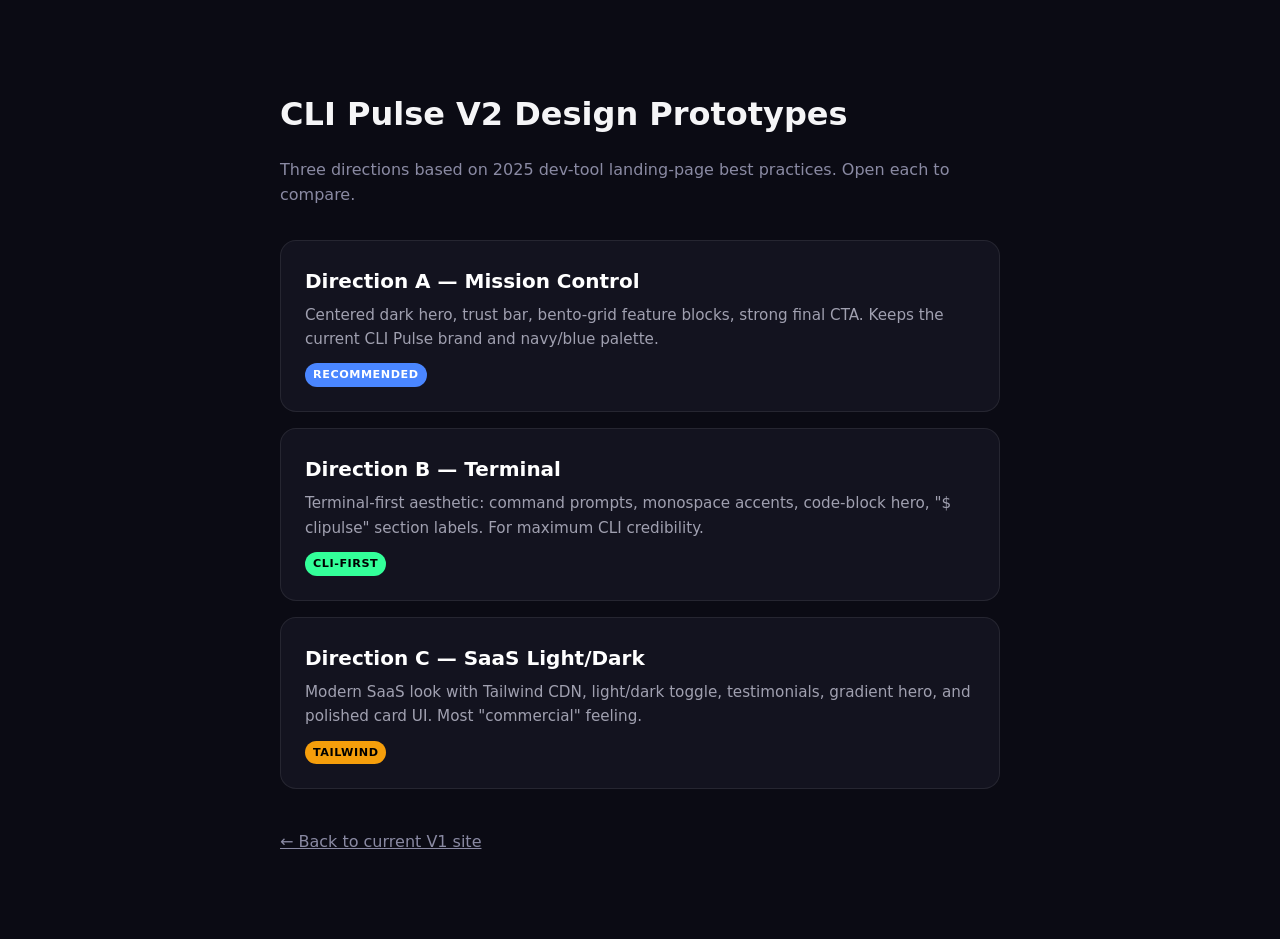
==== docs/prototypes/index.html @ d983865c "docs: refresh public site v1 — new layout, assets, Chinese page, and V2 prototypes - Redesign docs/i" ====
<!DOCTYPE html>
<html lang="en">
<head>
<meta charset="utf-8">
<meta name="viewport" content="width=device-width, initial-scale=1">
<title>CLI Pulse — V2 Prototypes</title>
<style>
  body { font-family: -apple-system, BlinkMacSystemFont, "SF Pro Text", system-ui, sans-serif; background:#0b0b14; color:#f5f5f7; line-height:1.6; padding:60px 24px; }
  .container { max-width:720px; margin:0 auto; }
  h1 { font-size:2rem; margin-bottom:8px; }
  p.muted { color:#8a8aa3; margin-bottom:32px; }
  .proto { display:block; background:#13131f; border:1px solid rgba(255,255,255,0.08); border-radius:16px; padding:24px; margin-bottom:16px; text-decoration:none; color:inherit; transition: transform .15s ease, border-color .15s ease; }
  .proto:hover { transform: translateY(-2px); border-color:#4a86ff; }
  .proto h2 { margin:0 0 6px; font-size:1.25rem; color:#fff; }
  .proto p { margin:0; color:#a0a0b0; font-size:0.95rem; }
  .tag { display:inline-block; font-size:0.7rem; font-weight:700; text-transform:uppercase; letter-spacing:0.05em; padding:3px 8px; border-radius:999px; margin-top:12px; }
  .tag-a { background:#4a86ff; color:#fff; }
  .tag-b { background:#33ff99; color:#000; }
  .tag-c { background:#f59e0b; color:#000; }
  a.back { color:#8a8aa3; }
</style>
</head>
<body>
  <div class="container">
    <h1>CLI Pulse V2 Design Prototypes</h1>
    <p class="muted">Three directions based on 2025 dev-tool landing-page best practices. Open each to compare.</p>

    <a class="proto" href="./v2-a.html">
      <h2>Direction A — Mission Control</h2>
      <p>Centered dark hero, trust bar, bento-grid feature blocks, strong final CTA. Keeps the current CLI Pulse brand and navy/blue palette.</p>
      <span class="tag tag-a">Recommended</span>
    </a>

    <a class="proto" href="./v2-b.html">
      <h2>Direction B — Terminal</h2>
      <p>Terminal-first aesthetic: command prompts, monospace accents, code-block hero, "$ clipulse" section labels. For maximum CLI credibility.</p>
      <span class="tag tag-b">CLI-first</span>
    </a>

    <a class="proto" href="./v2-c.html">
      <h2>Direction C — SaaS Light/Dark</h2>
      <p>Modern SaaS look with Tailwind CDN, light/dark toggle, testimonials, gradient hero, and polished card UI. Most "commercial" feeling.</p>
      <span class="tag tag-c">Tailwind</span>
    </a>

    <p style="margin-top:40px"><a class="back" href="../index.html">← Back to current V1 site</a></p>
  </div>
</body>
</html>
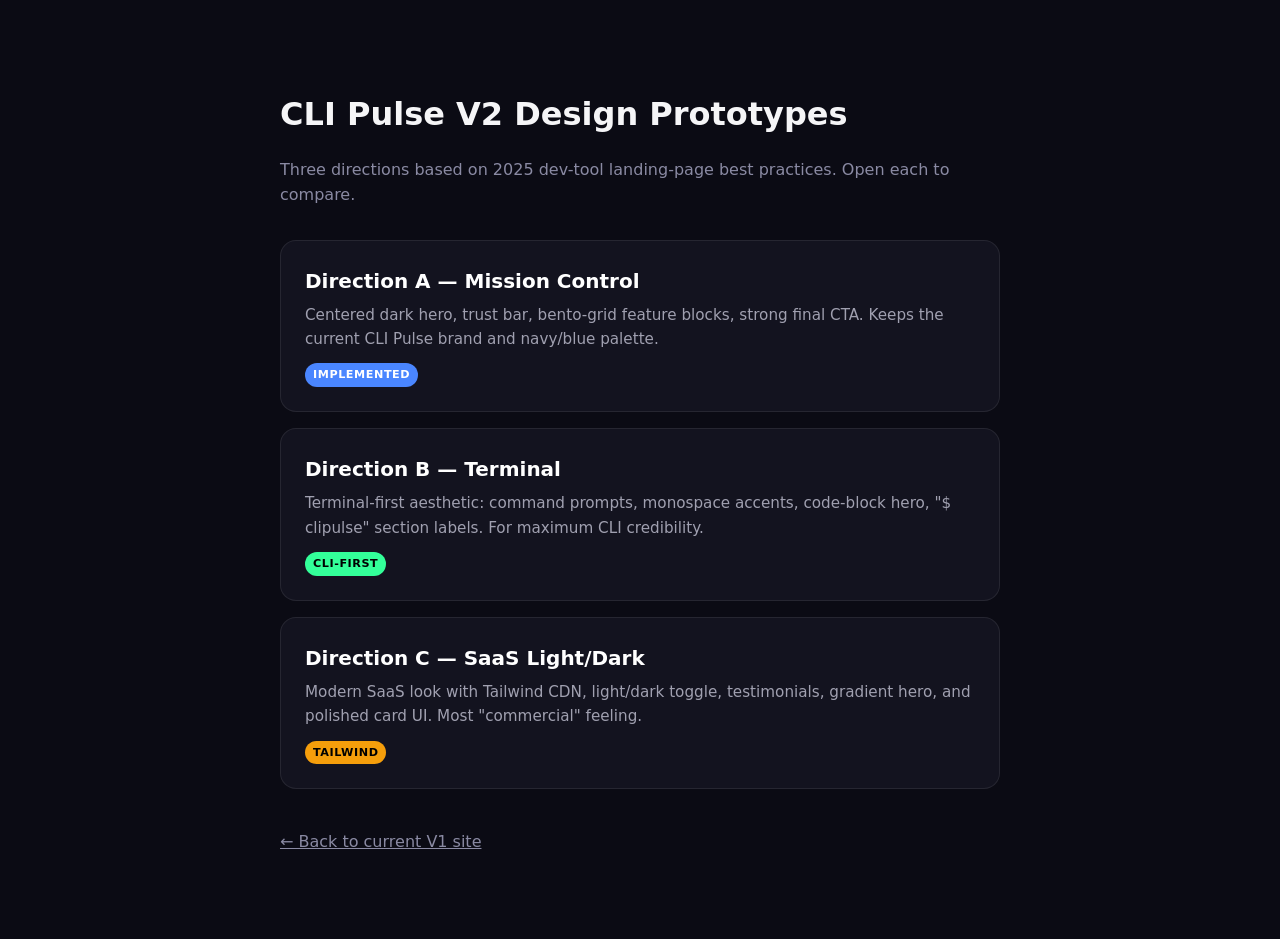
==== commit ba2c13fc: "docs: ship V2 landing page — Mission Control dark theme - Replace docs/index.html with the V2 Missio" ====
--- a/docs/prototypes/index.html
+++ b/docs/prototypes/index.html
@@ -28,7 +28,7 @@
     <a class="proto" href="./v2-a.html">
       <h2>Direction A — Mission Control</h2>
       <p>Centered dark hero, trust bar, bento-grid feature blocks, strong final CTA. Keeps the current CLI Pulse brand and navy/blue palette.</p>
-      <span class="tag tag-a">Recommended</span>
+      <span class="tag tag-a">Implemented</span>
     </a>
 
     <a class="proto" href="./v2-b.html">
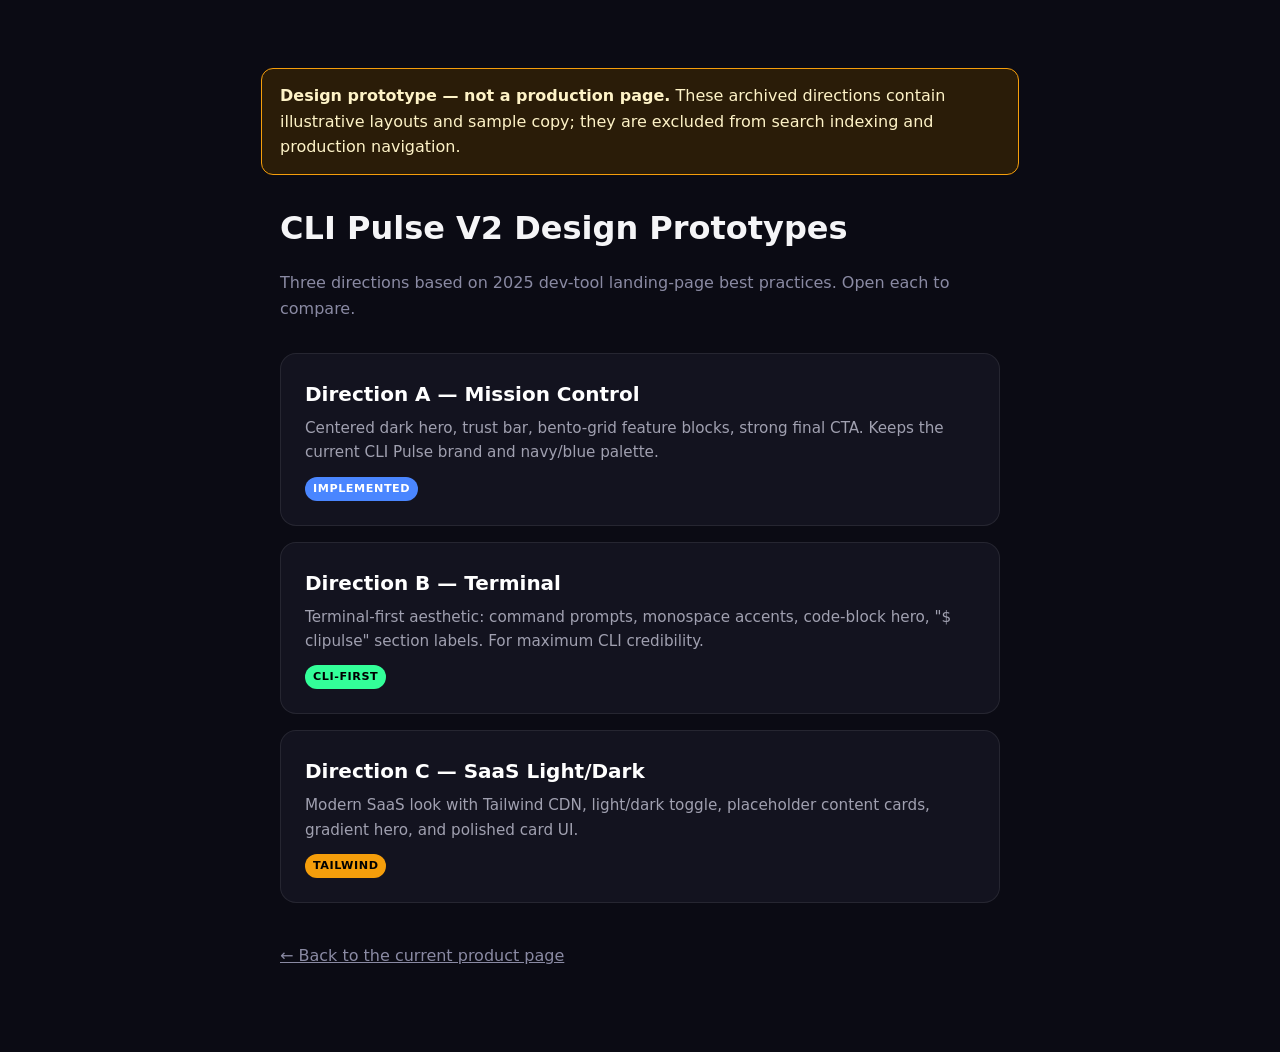
==== commit 108d662e: "docs: prepare bilingual V2 website review" ====
--- a/docs/prototypes/index.html
+++ b/docs/prototypes/index.html
@@ -3,6 +3,7 @@
 <head>
 <meta charset="utf-8">
 <meta name="viewport" content="width=device-width, initial-scale=1">
+<meta name="robots" content="noindex,nofollow">
 <title>CLI Pulse — V2 Prototypes</title>
 <style>
   body { font-family: -apple-system, BlinkMacSystemFont, "SF Pro Text", system-ui, sans-serif; background:#0b0b14; color:#f5f5f7; line-height:1.6; padding:60px 24px; }
@@ -21,6 +22,7 @@
 </style>
 </head>
 <body>
+  <aside id="prototype-only" role="note" style="max-width:720px;margin:0 auto 28px;padding:14px 18px;border:1px solid #f59e0b;border-radius:12px;background:#2a1c08;color:#fef3c7"><strong>Design prototype — not a production page.</strong> These archived directions contain illustrative layouts and sample copy; they are excluded from search indexing and production navigation.</aside>
   <div class="container">
     <h1>CLI Pulse V2 Design Prototypes</h1>
     <p class="muted">Three directions based on 2025 dev-tool landing-page best practices. Open each to compare.</p>
@@ -39,11 +41,11 @@
 
     <a class="proto" href="./v2-c.html">
       <h2>Direction C — SaaS Light/Dark</h2>
-      <p>Modern SaaS look with Tailwind CDN, light/dark toggle, testimonials, gradient hero, and polished card UI. Most "commercial" feeling.</p>
+      <p>Modern SaaS look with Tailwind CDN, light/dark toggle, placeholder content cards, gradient hero, and polished card UI.</p>
       <span class="tag tag-c">Tailwind</span>
     </a>
 
-    <p style="margin-top:40px"><a class="back" href="../index.html">← Back to current V1 site</a></p>
+    <p style="margin-top:40px"><a class="back" href="../index.html">← Back to the current product page</a></p>
   </div>
 </body>
 </html>
